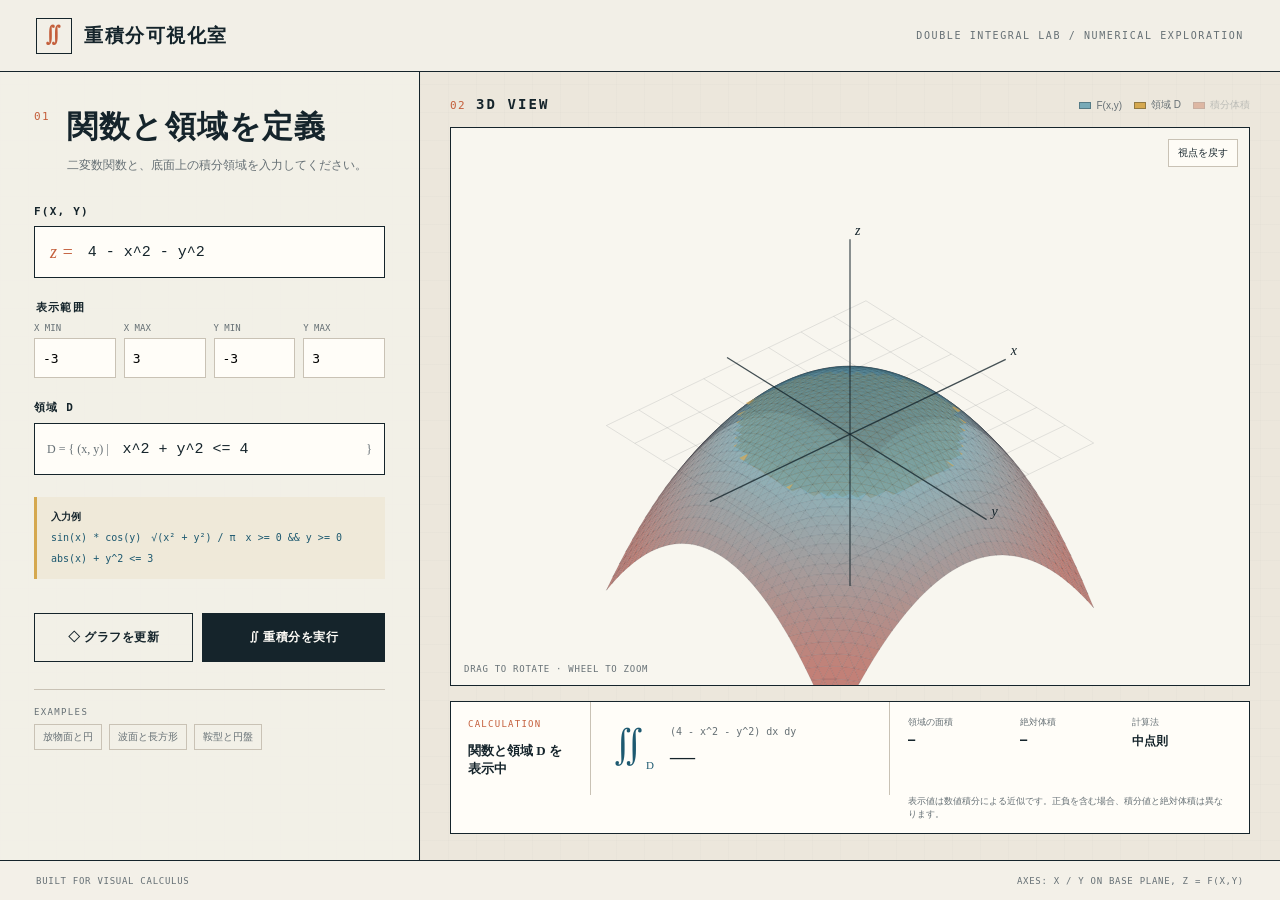
==== index.html @ 2c2e116a "feat:first commit,重積分可視化ツールを実装" ====
<!doctype html>
<html lang="ja">
<head>
  <meta charset="UTF-8">
  <meta name="viewport" content="width=device-width, initial-scale=1.0">
  <meta name="description" content="二変数関数と積分領域を3次元で確認できる重積分可視化ツール">
  <title>重積分可視化室</title>
  <link rel="icon" href="data:,">
  <link rel="stylesheet" href="styles.css">
</head>
<body>
  <header class="site-header">
    <a class="brand" href="#" aria-label="重積分可視化室 ホーム">
      <span class="brand-mark" aria-hidden="true">∬</span>
      <span>重積分可視化室</span>
    </a>
    <p>DOUBLE INTEGRAL LAB / NUMERICAL EXPLORATION</p>
  </header>

  <main class="workspace">
    <section class="control-panel" aria-labelledby="control-title">
      <div class="panel-heading">
        <span class="section-number">01</span>
        <div>
          <h1 id="control-title">関数と領域を定義</h1>
          <p>二変数関数と、底面上の積分領域を入力してください。</p>
        </div>
      </div>

      <form id="graph-form">
        <label class="field expression-field">
          <span class="field-label">F(x, y)</span>
          <span class="math-input-wrap">
            <span class="math-prefix">z =</span>
            <input id="function-input" type="text" value="4 - x^2 - y^2" spellcheck="false" autocomplete="off">
          </span>
        </label>

        <fieldset class="range-group">
          <legend>表示範囲</legend>
          <label>
            <span>x min</span>
            <input id="x-min" type="number" value="-3" step="0.5">
          </label>
          <label>
            <span>x max</span>
            <input id="x-max" type="number" value="3" step="0.5">
          </label>
          <label>
            <span>y min</span>
            <input id="y-min" type="number" value="-3" step="0.5">
          </label>
          <label>
            <span>y max</span>
            <input id="y-max" type="number" value="3" step="0.5">
          </label>
        </fieldset>

        <label class="field">
          <span class="field-label">領域 D</span>
          <span class="condition-row">
            <span class="condition-prefix">D = { (x, y) |</span>
            <input id="region-input" type="text" value="x^2 + y^2 <= 4" spellcheck="false" autocomplete="off">
            <span class="condition-suffix">}</span>
          </span>
        </label>

        <div class="syntax-note">
          <strong>入力例</strong>
          <span><code>sin(x) * cos(y)</code></span>
          <span><code>√(x² + y²) / π</code></span>
          <span><code>x >= 0 && y >= 0</code></span>
          <span><code>abs(x) + y^2 <= 3</code></span>
        </div>

        <div id="error-message" class="error-message" role="alert" aria-live="polite"></div>

        <div class="button-row">
          <button id="visualize-button" class="secondary-button" type="submit">
            <span aria-hidden="true">◇</span> グラフを更新
          </button>
          <button id="integrate-button" class="primary-button" type="button">
            <span aria-hidden="true">∬</span> 重積分を実行
          </button>
        </div>
      </form>

      <div class="examples">
        <span class="examples-label">EXAMPLES</span>
        <button type="button" data-example="paraboloid">放物面と円</button>
        <button type="button" data-example="wave">波面と長方形</button>
        <button type="button" data-example="saddle">鞍型と円盤</button>
      </div>
    </section>

    <section class="visual-panel" aria-labelledby="visual-title">
      <div class="visual-header">
        <div>
          <span class="section-number">02</span>
          <h2 id="visual-title">3D VIEW</h2>
        </div>
        <div class="legend" aria-label="凡例">
          <span><i class="legend-surface"></i> F(x,y)</span>
          <span><i class="legend-region"></i> 領域 D</span>
          <span id="volume-legend"><i class="legend-volume"></i> 積分体積</span>
        </div>
      </div>

      <div id="canvas-wrap" class="canvas-wrap">
        <canvas id="graph-canvas" aria-label="関数と積分領域の3次元グラフ"></canvas>
        <div class="canvas-instruction">DRAG TO ROTATE · WHEEL TO ZOOM</div>
        <button id="reset-view" class="reset-view" type="button">視点を戻す</button>
      </div>

      <aside id="result-panel" class="result-panel" aria-live="polite">
        <div class="result-heading">
          <span>CALCULATION</span>
          <strong id="result-status">領域 D を表示中</strong>
        </div>
        <div class="result-main">
          <span class="integral-symbol">∬<sub>D</sub></span>
          <div>
            <span id="result-expression">(4 - x² - y²) dx dy</span>
            <strong id="integral-result">—</strong>
          </div>
        </div>
        <div class="result-details">
          <div>
            <span>領域の面積</span>
            <strong id="area-result">—</strong>
          </div>
          <div>
            <span>絶対体積</span>
            <strong id="absolute-result">—</strong>
          </div>
          <div>
            <span>計算法</span>
            <strong id="method-result">中点則</strong>
          </div>
        </div>
        <p class="calculation-note">表示値は数値積分による近似です。正負を含む場合、積分値と絶対体積は異なります。</p>
      </aside>
    </section>
  </main>

  <footer>
    <span>Built for visual calculus</span>
    <span>Axes: x / y on base plane, z = F(x,y)</span>
  </footer>

  <script src="app.js"></script>
</body>
</html>
---- styles.css ----
:root {
  --paper: #f3f0e8;
  --paper-deep: #e7e1d4;
  --ink: #15242b;
  --muted: #667075;
  --line: #c9c2b5;
  --blue: #1d5970;
  --blue-light: #78aab7;
  --rust: #c45f3c;
  --ochre: #d5a84f;
  --white: #fffdf8;
  --danger: #9f352d;
}

* {
  box-sizing: border-box;
}

html {
  color-scheme: light;
  background: var(--paper);
}

body {
  margin: 0;
  min-width: 320px;
  min-height: 100vh;
  color: var(--ink);
  background-color: var(--paper);
  background-image:
    linear-gradient(rgba(21, 36, 43, 0.035) 1px, transparent 1px),
    linear-gradient(90deg, rgba(21, 36, 43, 0.035) 1px, transparent 1px);
  background-size: 28px 28px;
  font-family: "Yu Gothic UI", "Hiragino Kaku Gothic ProN", sans-serif;
}

button,
input {
  font: inherit;
}

button {
  color: inherit;
}

.site-header {
  height: 72px;
  padding: 0 36px;
  border-bottom: 1px solid var(--ink);
  display: flex;
  align-items: center;
  justify-content: space-between;
  background: rgba(243, 240, 232, 0.96);
}

.brand {
  display: flex;
  align-items: center;
  gap: 12px;
  color: var(--ink);
  text-decoration: none;
  font-family: "Yu Mincho", "Hiragino Mincho ProN", serif;
  font-size: 19px;
  font-weight: 700;
  letter-spacing: 0.08em;
}

.brand-mark {
  width: 36px;
  height: 36px;
  border: 1px solid var(--ink);
  display: grid;
  place-items: center;
  color: var(--rust);
  font-size: 21px;
  line-height: 1;
}

.site-header > p {
  margin: 0;
  color: var(--muted);
  font-family: "Consolas", monospace;
  font-size: 10px;
  letter-spacing: 0.16em;
}

.workspace {
  min-height: calc(100vh - 112px);
  display: grid;
  grid-template-columns: minmax(330px, 420px) minmax(540px, 1fr);
}

.control-panel {
  padding: 38px 34px 30px;
  border-right: 1px solid var(--ink);
  background: rgba(243, 240, 232, 0.93);
}

.panel-heading {
  display: flex;
  gap: 17px;
  margin-bottom: 30px;
}

.section-number {
  color: var(--rust);
  font-family: "Consolas", monospace;
  font-size: 11px;
  letter-spacing: 0.12em;
}

.panel-heading h1 {
  margin: -4px 0 7px;
  font-family: "Yu Mincho", "Hiragino Mincho ProN", serif;
  font-size: clamp(23px, 2.4vw, 31px);
  font-weight: 600;
  letter-spacing: 0.04em;
}

.panel-heading p {
  margin: 0;
  color: var(--muted);
  font-size: 12px;
  line-height: 1.7;
}

.field {
  display: block;
  margin-bottom: 22px;
}

.field-label,
.range-group legend {
  display: block;
  margin-bottom: 8px;
  color: var(--ink);
  font-family: "Consolas", monospace;
  font-size: 11px;
  font-weight: 700;
  letter-spacing: 0.11em;
  text-transform: uppercase;
}

.math-input-wrap,
.condition-row {
  min-height: 52px;
  border: 1px solid var(--ink);
  display: flex;
  align-items: center;
  background: var(--white);
}

.math-prefix {
  padding: 0 0 0 15px;
  color: var(--rust);
  font-family: Georgia, serif;
  font-size: 18px;
  font-style: italic;
  white-space: nowrap;
}

.math-input-wrap input,
.condition-row input {
  width: 100%;
  min-width: 0;
  height: 50px;
  border: 0;
  outline: 0;
  padding: 0 14px;
  color: var(--ink);
  background: transparent;
  font-family: "Consolas", "Courier New", monospace;
  font-size: 15px;
}

.math-input-wrap:focus-within,
.condition-row:focus-within,
.range-group input:focus {
  outline: 2px solid var(--ochre);
  outline-offset: 2px;
}

.range-group {
  margin: 0 0 22px;
  padding: 0;
  border: 0;
  display: grid;
  grid-template-columns: repeat(4, 1fr);
  gap: 8px;
}

.range-group legend {
  grid-column: 1 / -1;
  width: 100%;
}

.range-group label span {
  display: block;
  margin-bottom: 5px;
  color: var(--muted);
  font-family: "Consolas", monospace;
  font-size: 9px;
  text-transform: uppercase;
}

.range-group input {
  width: 100%;
  height: 40px;
  border: 1px solid var(--line);
  border-radius: 0;
  padding: 0 8px;
  outline: 0;
  background: var(--white);
  font-family: "Consolas", monospace;
  font-size: 13px;
}

.condition-row {
  padding-left: 12px;
}

.condition-prefix,
.condition-suffix {
  color: var(--muted);
  font-family: Georgia, serif;
  font-size: 12px;
  white-space: nowrap;
}

.condition-suffix {
  padding-right: 12px;
}

.syntax-note {
  padding: 12px 14px;
  border-left: 3px solid var(--ochre);
  display: flex;
  flex-wrap: wrap;
  gap: 5px 10px;
  background: rgba(213, 168, 79, 0.09);
  color: var(--muted);
  font-size: 10px;
  line-height: 1.6;
}

.syntax-note strong {
  width: 100%;
  color: var(--ink);
  font-size: 10px;
}

.syntax-note code {
  color: var(--blue);
}

.error-message {
  min-height: 34px;
  padding: 8px 0 0;
  color: var(--danger);
  font-size: 11px;
  line-height: 1.5;
}

.button-row {
  display: grid;
  grid-template-columns: 1fr 1.15fr;
  gap: 9px;
}

.button-row button {
  min-height: 49px;
  border: 1px solid var(--ink);
  border-radius: 0;
  cursor: pointer;
  font-size: 12px;
  font-weight: 700;
  letter-spacing: 0.04em;
  transition: transform 120ms ease, background-color 120ms ease, color 120ms ease;
}

.button-row button:hover {
  transform: translateY(-2px);
}

.button-row button:active {
  transform: translateY(0);
}

.secondary-button {
  background: transparent;
}

.secondary-button:hover {
  background: var(--paper-deep);
}

.primary-button {
  color: var(--white);
  background: var(--ink);
}

.primary-button:hover {
  background: var(--blue);
}

.examples {
  margin-top: 27px;
  padding-top: 17px;
  border-top: 1px solid var(--line);
  display: flex;
  flex-wrap: wrap;
  align-items: center;
  gap: 7px;
}

.examples-label {
  width: 100%;
  color: var(--muted);
  font-family: "Consolas", monospace;
  font-size: 9px;
  letter-spacing: 0.15em;
}

.examples button {
  padding: 5px 8px;
  border: 1px solid var(--line);
  border-radius: 0;
  background: transparent;
  cursor: pointer;
  color: var(--muted);
  font-size: 10px;
}

.examples button:hover {
  border-color: var(--ink);
  color: var(--ink);
}

.visual-panel {
  min-width: 0;
  padding: 24px 30px 26px;
  display: grid;
  grid-template-rows: auto minmax(430px, 1fr) auto;
  gap: 15px;
  background: rgba(231, 225, 212, 0.55);
}

.visual-header {
  display: flex;
  align-items: flex-end;
  justify-content: space-between;
  gap: 20px;
}

.visual-header > div:first-child {
  display: flex;
  align-items: baseline;
  gap: 10px;
}

.visual-header h2 {
  margin: 0;
  font-family: "Consolas", monospace;
  font-size: 14px;
  letter-spacing: 0.15em;
}

.legend {
  display: flex;
  flex-wrap: wrap;
  justify-content: flex-end;
  gap: 12px;
  color: var(--muted);
  font-size: 10px;
}

.legend span {
  display: inline-flex;
  align-items: center;
  gap: 5px;
}

.legend i {
  width: 12px;
  height: 7px;
  display: inline-block;
  border: 1px solid rgba(21, 36, 43, 0.35);
}

.legend-surface { background: var(--blue-light); }
.legend-region { background: var(--ochre); }
.legend-volume { background: var(--rust); }
#volume-legend { opacity: 0.35; }
#volume-legend.active { opacity: 1; }

.canvas-wrap {
  position: relative;
  min-width: 0;
  min-height: 430px;
  overflow: hidden;
  border: 1px solid var(--ink);
  background-color: #f8f6ef;
  background-image: radial-gradient(#cfc9bc 0.7px, transparent 0.7px);
  background-size: 12px 12px;
  cursor: grab;
}

.canvas-wrap.dragging {
  cursor: grabbing;
}

#graph-canvas {
  position: absolute;
  inset: 0;
  width: 100%;
  height: 100%;
  display: block;
}

.canvas-instruction {
  position: absolute;
  left: 13px;
  bottom: 11px;
  pointer-events: none;
  color: var(--muted);
  font-family: "Consolas", monospace;
  font-size: 9px;
  letter-spacing: 0.08em;
}

.reset-view {
  position: absolute;
  top: 11px;
  right: 11px;
  padding: 6px 9px;
  border: 1px solid var(--line);
  border-radius: 0;
  background: rgba(255, 253, 248, 0.88);
  cursor: pointer;
  font-size: 10px;
}

.result-panel {
  border: 1px solid var(--ink);
  display: grid;
  grid-template-columns: 140px minmax(230px, 1fr) minmax(300px, 1.2fr);
  background: var(--white);
}

.result-heading {
  padding: 17px;
  border-right: 1px solid var(--line);
  display: flex;
  flex-direction: column;
  justify-content: space-between;
  gap: 13px;
}

.result-heading span {
  color: var(--rust);
  font-family: "Consolas", monospace;
  font-size: 9px;
  letter-spacing: 0.14em;
}

.result-heading strong {
  font-family: "Yu Mincho", serif;
  font-size: 13px;
  font-weight: 600;
}

.result-main {
  padding: 15px 20px;
  border-right: 1px solid var(--line);
  display: flex;
  align-items: center;
  gap: 16px;
}

.integral-symbol {
  color: var(--blue);
  font-family: Georgia, serif;
  font-size: 41px;
  line-height: 1;
}

.integral-symbol sub {
  font-size: 11px;
}

.result-main > div {
  min-width: 0;
  display: flex;
  flex-direction: column;
  gap: 6px;
}

#result-expression {
  overflow: hidden;
  color: var(--muted);
  font-family: "Consolas", monospace;
  font-size: 10px;
  text-overflow: ellipsis;
  white-space: nowrap;
}

#integral-result {
  font-family: Georgia, serif;
  font-size: 25px;
  font-weight: 500;
  font-variant-numeric: tabular-nums;
}

.result-details {
  padding: 14px 18px 8px;
  display: grid;
  grid-template-columns: repeat(3, 1fr);
  gap: 13px;
}

.result-details div {
  display: flex;
  flex-direction: column;
  gap: 4px;
}

.result-details span {
  color: var(--muted);
  font-size: 9px;
}

.result-details strong {
  font-family: "Consolas", monospace;
  font-size: 12px;
  font-variant-numeric: tabular-nums;
}

.calculation-note {
  grid-column: 3;
  margin: 0;
  padding: 0 18px 12px;
  color: var(--muted);
  font-size: 9px;
  line-height: 1.45;
}

footer {
  min-height: 40px;
  padding: 0 36px;
  border-top: 1px solid var(--ink);
  display: flex;
  align-items: center;
  justify-content: space-between;
  color: var(--muted);
  background: var(--paper);
  font-family: "Consolas", monospace;
  font-size: 9px;
  letter-spacing: 0.08em;
  text-transform: uppercase;
}

@media (max-width: 1050px) {
  .workspace {
    grid-template-columns: 350px minmax(470px, 1fr);
  }

  .control-panel {
    padding-inline: 25px;
  }

  .result-panel {
    grid-template-columns: 125px 1fr;
  }

  .result-details,
  .calculation-note {
    grid-column: 1 / -1;
  }

  .result-details {
    border-top: 1px solid var(--line);
  }
}

@media (max-width: 820px) {
  .site-header {
    padding: 0 18px;
  }

  .site-header > p {
    display: none;
  }

  .workspace {
    display: block;
  }

  .control-panel {
    border-right: 0;
    border-bottom: 1px solid var(--ink);
  }

  .visual-panel {
    padding: 22px 16px;
  }

  .canvas-wrap {
    min-height: 480px;
  }

  footer {
    padding: 10px 18px;
    gap: 15px;
  }
}

@media (max-width: 520px) {
  .control-panel {
    padding: 28px 18px;
  }

  .range-group {
    grid-template-columns: repeat(2, 1fr);
  }

  .condition-prefix {
    display: none;
  }

  .button-row {
    grid-template-columns: 1fr;
  }

  .visual-header {
    align-items: flex-start;
    flex-direction: column;
  }

  .legend {
    justify-content: flex-start;
  }

  .canvas-wrap {
    min-height: 390px;
  }

  .result-panel {
    display: block;
  }

  .result-heading,
  .result-main {
    border-right: 0;
    border-bottom: 1px solid var(--line);
  }

  footer span:last-child {
    display: none;
  }
}
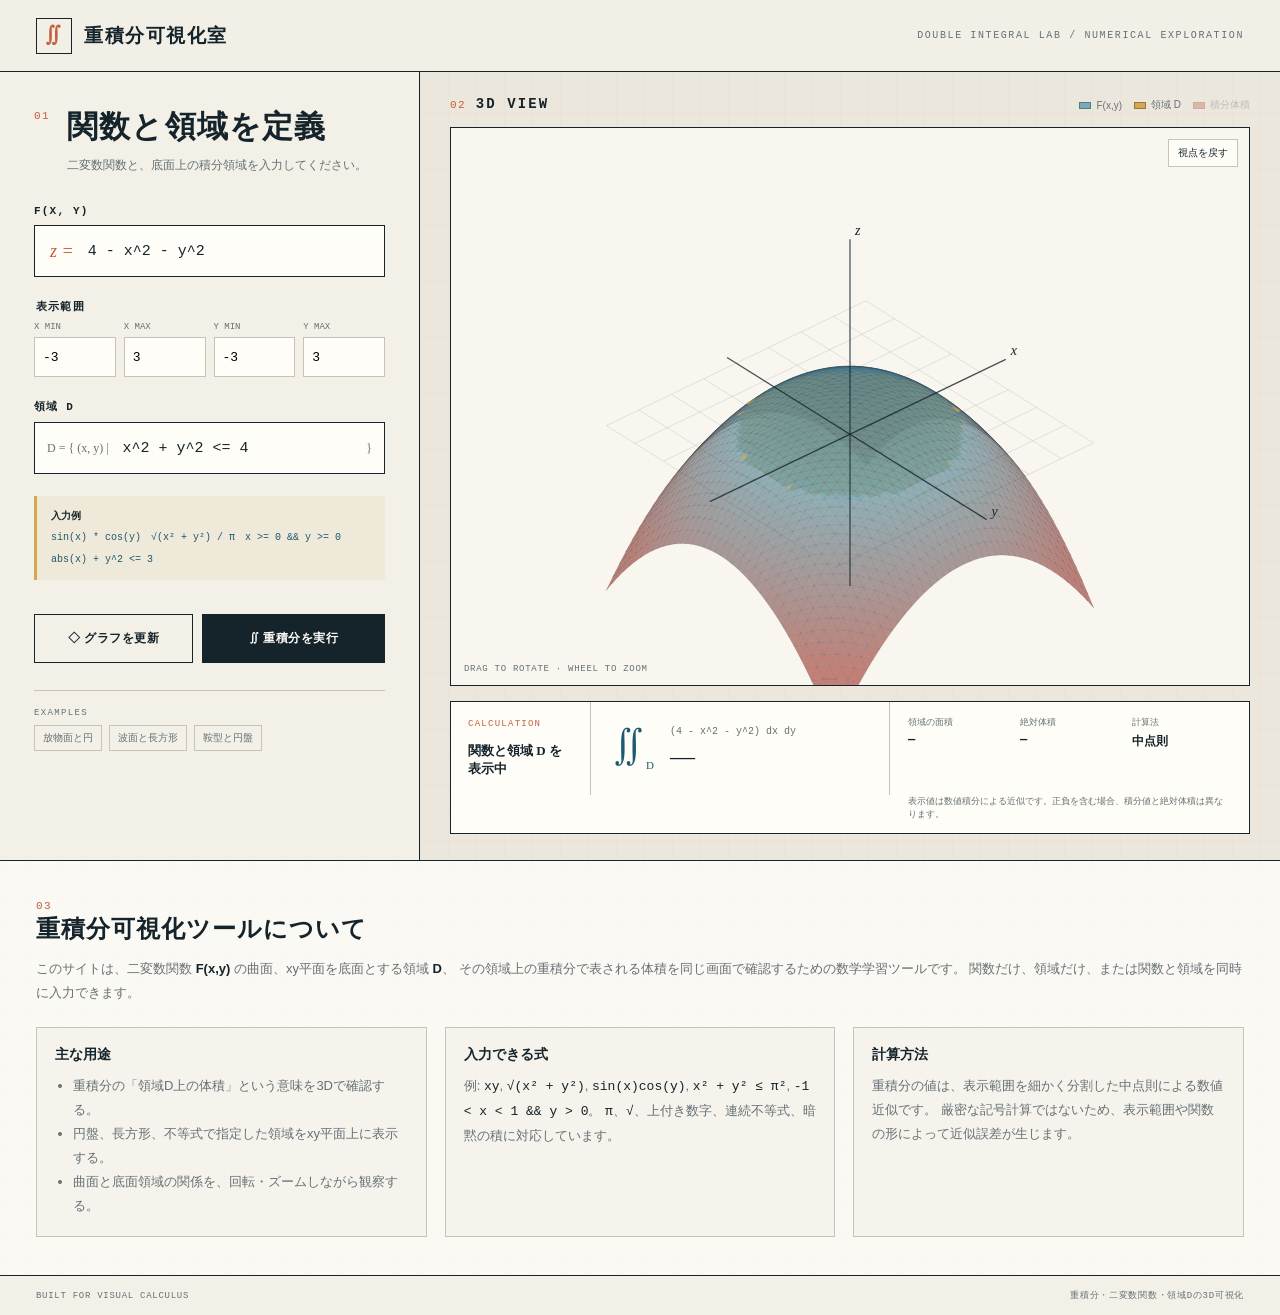
==== commit f31a4b80: "chore: update SEO metadata for Vercel" ====
--- a/index.html
+++ b/index.html
@@ -3,10 +3,58 @@
 <head>
   <meta charset="UTF-8">
   <meta name="viewport" content="width=device-width, initial-scale=1.0">
-  <meta name="description" content="二変数関数と積分領域を3次元で確認できる重積分可視化ツール">
-  <title>重積分可視化室</title>
+  <meta name="description" content="F(x,y)の3Dグラフ、xy平面上の領域D、重積分による体積をブラウザで可視化する無料の数学学習ツールです。">
+  <meta name="robots" content="index, follow, max-image-preview:large">
+  <meta name="theme-color" content="#f3f0e8">
+  <meta property="og:type" content="website">
+  <meta property="og:locale" content="ja_JP">
+  <meta property="og:site_name" content="重積分可視化室">
+  <meta property="og:title" content="重積分可視化ツール | 3Dグラフ・領域D・体積計算">
+  <meta property="og:description" content="二変数関数F(x,y)とxy平面上の領域Dを入力し、曲面・積分領域・重積分の近似値を確認できます。">
+  <meta property="og:url" content="https://multiple-integrals-3-d.vercel.app/">
+  <meta property="og:image" content="https://multiple-integrals-3-d.vercel.app/preview.png">
+  <meta name="twitter:card" content="summary_large_image">
+  <title>重積分可視化ツール | 3Dグラフ・領域D・体積計算</title>
+  <link rel="canonical" href="https://multiple-integrals-3-d.vercel.app/">
   <link rel="icon" href="data:,">
   <link rel="stylesheet" href="styles.css">
+  <script type="application/ld+json">
+  {
+    "@context": "https://schema.org",
+    "@graph": [
+      {
+        "@type": "WebSite",
+        "@id": "https://multiple-integrals-3-d.vercel.app/#website",
+        "url": "https://multiple-integrals-3-d.vercel.app/",
+        "name": "重積分可視化室",
+        "inLanguage": "ja",
+        "description": "F(x,y)の3Dグラフ、xy平面上の領域D、重積分による体積をブラウザで可視化する数学学習サイトです。"
+      },
+      {
+        "@type": "SoftwareApplication",
+        "@id": "https://multiple-integrals-3-d.vercel.app/#app",
+        "name": "重積分可視化ツール",
+        "url": "https://multiple-integrals-3-d.vercel.app/",
+        "description": "二変数関数F(x,y)とxy平面上の領域Dを入力し、3D曲面、積分領域、重積分の近似値を確認できるブラウザ用アプリです。",
+        "inLanguage": "ja",
+        "applicationCategory": "EducationalApplication",
+        "operatingSystem": "Any",
+        "isAccessibleForFree": true,
+        "featureList": [
+          "F(x,y)の3Dグラフ表示",
+          "xy平面上の領域Dの可視化",
+          "重積分による体積の数値近似",
+          "√、π、連続不等式、暗黙の積を含む数式入力"
+        ],
+        "offers": {
+          "@type": "Offer",
+          "price": "0",
+          "priceCurrency": "JPY"
+        }
+      }
+    ]
+  }
+  </script>
 </head>
 <body>
   <header class="site-header">
@@ -69,7 +117,7 @@
           <strong>入力例</strong>
           <span><code>sin(x) * cos(y)</code></span>
           <span><code>√(x² + y²) / π</code></span>
-          <span><code>x >= 0 && y >= 0</code></span>
+          <span><code>x >= 0 &amp;&amp; y >= 0</code></span>
           <span><code>abs(x) + y^2 <= 3</code></span>
         </div>
 
@@ -143,9 +191,53 @@
     </section>
   </main>
 
+  <section class="seo-content" aria-labelledby="about-title">
+    <div>
+      <span class="section-number">03</span>
+      <h2 id="about-title">重積分可視化ツールについて</h2>
+      <p>
+        このサイトは、二変数関数 <strong>F(x,y)</strong> の曲面、xy平面を底面とする領域 <strong>D</strong>、
+        その領域上の重積分で表される体積を同じ画面で確認するための数学学習ツールです。
+        関数だけ、領域だけ、または関数と領域を同時に入力できます。
+      </p>
+    </div>
+    <div class="seo-grid">
+      <article>
+        <h3>主な用途</h3>
+        <ul>
+          <li>重積分の「領域D上の体積」という意味を3Dで確認する。</li>
+          <li>円盤、長方形、不等式で指定した領域をxy平面上に表示する。</li>
+          <li>曲面と底面領域の関係を、回転・ズームしながら観察する。</li>
+        </ul>
+      </article>
+      <article>
+        <h3>入力できる式</h3>
+        <p>
+          例: <code>xy</code>, <code>√(x² + y²)</code>, <code>sin(x)cos(y)</code>,
+          <code>x² + y² ≤ π²</code>, <code>-1 &lt; x &lt; 1 &amp;&amp; y &gt; 0</code>。
+          <code>π</code>、<code>√</code>、上付き数字、連続不等式、暗黙の積に対応しています。
+        </p>
+      </article>
+      <article>
+        <h3>計算方法</h3>
+        <p>
+          重積分の値は、表示範囲を細かく分割した中点則による数値近似です。
+          厳密な記号計算ではないため、表示範囲や関数の形によって近似誤差が生じます。
+        </p>
+      </article>
+    </div>
+  </section>
+
+  <noscript>
+    <section class="seo-content">
+      <h2>JavaScriptが必要です</h2>
+      <p>3Dグラフ、領域D、重積分の体積可視化を利用するにはJavaScriptを有効にしてください。</p>
+    </section>
+  </noscript>
+
   <footer>
     <span>Built for visual calculus</span>
-    <span>Axes: x / y on base plane, z = F(x,y)</span>
+    <span>重積分・二変数関数・領域Dの3D可視化</span>
   </footer>
 
   <script src="app.js"></script>
--- a/styles.css
+++ b/styles.css
@@ -544,6 +544,61 @@
   line-height: 1.45;
 }
 
+.seo-content {
+  padding: 34px 36px 38px;
+  border-top: 1px solid var(--ink);
+  background: rgba(255, 253, 248, 0.72);
+}
+
+.seo-content h2,
+.seo-content h3,
+.seo-content p {
+  margin-top: 0;
+}
+
+.seo-content h2 {
+  margin-bottom: 12px;
+  font-family: "Yu Mincho", "Hiragino Mincho ProN", serif;
+  font-size: 24px;
+  font-weight: 600;
+  letter-spacing: 0.04em;
+}
+
+.seo-content p,
+.seo-content li {
+  color: var(--muted);
+  font-size: 13px;
+  line-height: 1.85;
+}
+
+.seo-content strong,
+.seo-content code {
+  color: var(--ink);
+}
+
+.seo-grid {
+  margin-top: 22px;
+  display: grid;
+  grid-template-columns: repeat(3, 1fr);
+  gap: 18px;
+}
+
+.seo-grid article {
+  padding: 18px;
+  border: 1px solid var(--line);
+  background: rgba(243, 240, 232, 0.58);
+}
+
+.seo-grid h3 {
+  margin-bottom: 10px;
+  font-size: 14px;
+}
+
+.seo-grid ul {
+  margin: 0;
+  padding-left: 18px;
+}
+
 footer {
   min-height: 40px;
   padding: 0 36px;
@@ -612,6 +667,14 @@
     padding: 10px 18px;
     gap: 15px;
   }
+
+  .seo-content {
+    padding: 28px 18px;
+  }
+
+  .seo-grid {
+    grid-template-columns: 1fr;
+  }
 }
 
 @media (max-width: 520px) {
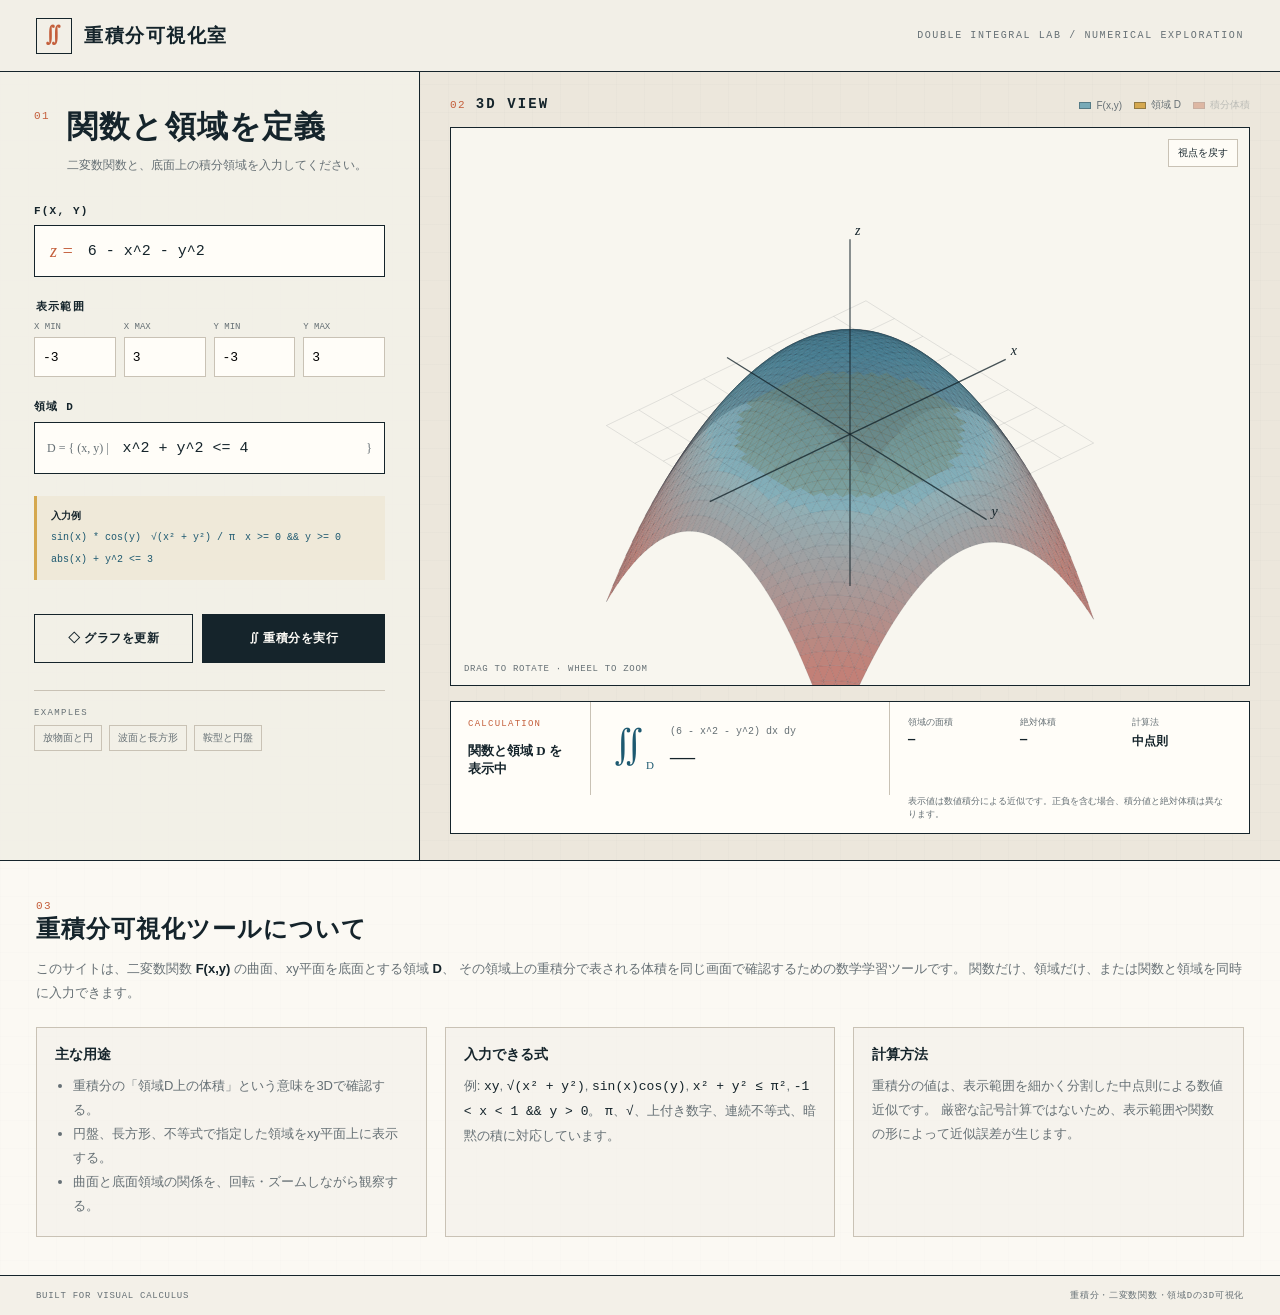
==== commit 496826a4: "fix: raise default paraboloid graph" ====
--- a/index.html
+++ b/index.html
@@ -80,7 +80,7 @@
           <span class="field-label">F(x, y)</span>
           <span class="math-input-wrap">
             <span class="math-prefix">z =</span>
-            <input id="function-input" type="text" value="4 - x^2 - y^2" spellcheck="false" autocomplete="off">
+            <input id="function-input" type="text" value="6 - x^2 - y^2" spellcheck="false" autocomplete="off">
           </span>
         </label>
 
@@ -168,7 +168,7 @@
         <div class="result-main">
           <span class="integral-symbol">∬<sub>D</sub></span>
           <div>
-            <span id="result-expression">(4 - x² - y²) dx dy</span>
+            <span id="result-expression">(6 - x² - y²) dx dy</span>
             <strong id="integral-result">—</strong>
           </div>
         </div>
